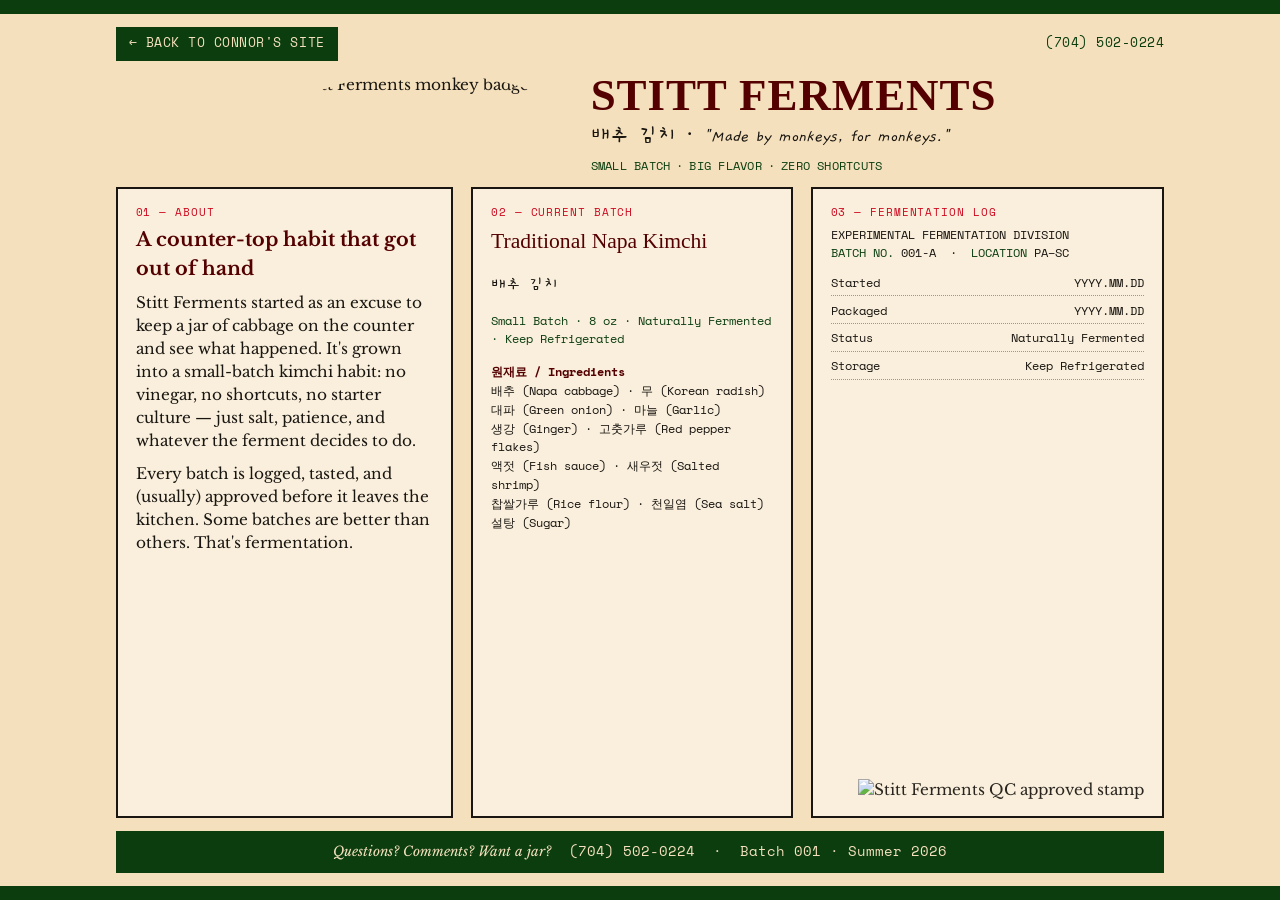
==== ferments.html @ b5820f0a "Add files via upload" ====
<!DOCTYPE html>
<html lang="en">
<head>
  <title>Stitt Ferments — 배추 김치</title>
  <meta charset="UTF-8">
  <meta name="author" content="Connor Stitt">
  <meta name="viewport" content="width=device-width, initial-scale=1.0">
  <meta name="description" content="Small-batch, naturally fermented Napa kimchi. Made by monkeys, for monkeys.">

  <link rel="stylesheet" href="ferments.css">

  <link rel="preconnect" href="https://fonts.googleapis.com">
  <link href="https://fonts.googleapis.com/css2?family=Libre+Baskerville:ital,wght@0,400;0,700;1,400&family=Permanent+Marker&family=Gaegu:wght@400;700&family=Space+Mono:wght@400;700&display=swap" rel="stylesheet">

  <link rel="icon" href="ferments-assets/ferments-favicon.png" type="image/png">
</head>
<body>

  <div class="pine-bar"></div>

  <div class="page">

    <div class="topbar">
      <a class="back-btn" href="index.html">&larr; Back to Connor's Site</a>
      <span class="phone">(704) 502-0224</span>
    </div>

    <header class="hero">
      <img class="badge" src="ferments-assets/badge-circle-web.png" alt="Stitt Ferments monkey badge logo">
      <div>
        <h1 class="wordmark">STITT FERMENTS</h1>
        <div class="korean-sub">배추 김치 &middot; <span class="tagline">"Made by monkeys, for monkeys."</span></div>
        <div class="subtaglines">SMALL BATCH<span>&middot;</span>BIG FLAVOR<span>&middot;</span>ZERO SHORTCUTS</div>
      </div>
    </header>

    <main class="grid">

      <section class="card">
        <span class="eyebrow">01 — About</span>
        <h3>A counter-top habit that got out of hand</h3>
        <p>Stitt Ferments started as an excuse to keep a jar of cabbage on the counter and see what happened. It's grown into a small-batch kimchi habit: no vinegar, no shortcuts, no starter culture — just salt, patience, and whatever the ferment decides to do.</p>
        <p>Every batch is logged, tasted, and (usually) approved before it leaves the kitchen. Some batches are better than others. That's fermentation.</p>
      </section>

      <section class="card">
        <span class="eyebrow">02 — Current Batch</span>
        <p class="batch-name">Traditional Napa Kimchi</p>
        <p class="batch-sub">배추 김치</p>
        <p class="size">Small Batch &middot; 8 oz &middot; Naturally Fermented &middot; Keep Refrigerated</p>
        <div class="ingredients">
          <span class="kr">원재료 / Ingredients</span><br>
          배추 (Napa cabbage) &middot; 무 (Korean radish)<br>
          대파 (Green onion) &middot; 마늘 (Garlic)<br>
          생강 (Ginger) &middot; 고춧가루 (Red pepper flakes)<br>
          액젓 (Fish sauce) &middot; 새우젓 (Salted shrimp)<br>
          찹쌀가루 (Rice flour) &middot; 천일염 (Sea salt)<br>
          설탕 (Sugar)
        </div>
      </section>

      <section class="card">
        <span class="eyebrow">03 — Fermentation Log</span>
        <div class="log-meta">
          EXPERIMENTAL FERMENTATION DIVISION<br>
          <span class="k">BATCH NO.</span> 001-A &nbsp;&middot;&nbsp; <span class="k">LOCATION</span> PA&ndash;SC
        </div>
        <div class="log-fields">
          <div class="row"><span>Started</span><span>YYYY.MM.DD</span></div>
          <div class="row"><span>Packaged</span><span>YYYY.MM.DD</span></div>
          <div class="row"><span>Status</span><span>Naturally Fermented</span></div>
          <div class="row"><span>Storage</span><span>Keep Refrigerated</span></div>
        </div>
        <div class="log-stamp-wrap">
          <img class="log-stamp" src="ferments-assets/qc-stamp-web.png" alt="Stitt Ferments QC approved stamp">
        </div>
      </section>

    </main>

    <footer class="contact-strip">
      <span class="em">Questions? Comments? Want a jar?</span> &nbsp;(704) 502-0224 &nbsp;&middot;&nbsp; Batch 001 &middot; Summer 2026
    </footer>

  </div>

  <div class="pine-bar"></div>

</body>
</html>
---- ferments.css ----
/* =======================================
   Stitt Ferments — viewport-fit layout
   Parchment / Pine / Dark Red / Deep Red / Ink
======================================= */
:root {
    --parchment: #F4E0BC;
    --pine: #0B3D0F;
    --dark-red: #540000;
    --deep-red: #CD071E;
    --ink: #191510;
    --card: #F9EFDC;
}

* {
    box-sizing: border-box;
}

html, body {
    height: 100%;
}

body {
    margin: 0;
    padding: 0;
    background-color: var(--parchment);
    color: var(--ink);
    font-family: 'Libre Baskerville', Georgia, serif;
    line-height: 1.5;
    display: flex;
    flex-direction: column;
    height: 100vh;
    overflow: hidden;
    font-size: clamp(0.64rem, 1.7vh, 1rem);
}

@supports (height: 100dvh) {
    body {
        height: 100dvh;
    }
}

.pine-bar {
    background-color: var(--pine);
    height: clamp(8px, 1.6vh, 14px);
    flex-shrink: 0;
}

/* =======================================
   Page frame
======================================= */
.page {
    flex: 1;
    min-height: 0;
    display: flex;
    flex-direction: column;
    width: 100%;
    max-width: 1100px;
    margin: 0 auto;
    padding: clamp(8px, 1.4vh, 18px) clamp(14px, 2vw, 28px);
    gap: clamp(8px, 1.4vh, 16px);
}

/* =======================================
   Top bar: back button + phone
======================================= */
.topbar {
    display: flex;
    justify-content: space-between;
    align-items: center;
    font-family: 'Space Mono', monospace;
    font-size: clamp(0.58rem, 1.4vh, 0.82rem);
    text-transform: uppercase;
    letter-spacing: 0.04em;
    flex-shrink: 0;
}

.back-btn {
    color: var(--parchment);
    background-color: var(--pine);
    padding: 0.45em 0.9em;
    text-decoration: none;
    border: 2px solid var(--pine);
}

.back-btn:hover {
    background-color: var(--dark-red);
    border-color: var(--dark-red);
}

.topbar .phone {
    color: var(--pine);
}

/* =======================================
   Hero — badge + wordmark row
======================================= */
.hero {
    display: flex;
    align-items: center;
    justify-content: center;
    gap: clamp(10px, 2vw, 24px);
    flex-shrink: 0;
    text-align: left;
}

.hero img.badge {
    height: clamp(56px, 11vh, 110px);
    width: auto;
    border-radius: 50%;
}

.wordmark {
    font-family: 'Permanent Marker', cursive;
    color: var(--dark-red);
    font-size: clamp(1.4rem, 5vh, 3rem);
    line-height: 1;
    margin: 0;
    letter-spacing: 0.02em;
}

.korean-sub {
    font-family: 'Gaegu', cursive;
    font-size: clamp(0.9rem, 2.6vh, 1.5rem);
}

.tagline {
    font-style: italic;
    margin: 0.15em 0 0 0;
    font-size: clamp(0.72rem, 2vh, 1.1rem);
}

.subtaglines {
    font-family: 'Space Mono', monospace;
    color: var(--pine);
    font-size: clamp(0.52rem, 1.3vh, 0.78rem);
    letter-spacing: 0.02em;
    margin-top: 0.3em;
}

.subtaglines span {
    margin: 0 6px;
}

/* =======================================
   Three-card grid fills remaining height
======================================= */
.grid {
    flex: 1;
    min-height: 0;
    display: grid;
    grid-template-columns: 1.05fr 1fr 1.1fr;
    gap: clamp(8px, 1.4vw, 18px);
}

.card {
    border: 2px solid var(--ink);
    background-color: var(--card);
    padding: clamp(8px, 1.6vh, 18px) clamp(10px, 1.4vw, 18px);
    min-height: 0;
    overflow: hidden;
    display: flex;
    flex-direction: column;
}

.eyebrow {
    font-family: 'Space Mono', monospace;
    font-size: clamp(0.52rem, 1.25vh, 0.72rem);
    text-transform: uppercase;
    letter-spacing: 0.08em;
    color: var(--deep-red);
    margin-bottom: 0.4em;
    display: block;
    flex-shrink: 0;
}

.card h3 {
    color: var(--dark-red);
    font-size: clamp(0.82rem, 2.2vh, 1.2rem);
    margin: 0 0 0.5em 0;
    flex-shrink: 0;
}

.card p {
    margin: 0 0 0.7em 0;
}

/* Label card */
.batch-name {
    font-family: 'Permanent Marker', cursive;
    color: var(--dark-red);
    font-size: clamp(0.9rem, 2.4vh, 1.4rem);
    margin: 0 0 0.15em 0;
}

.batch-sub {
    font-family: 'Gaegu', cursive;
    font-size: clamp(0.78rem, 2vh, 1.1rem);
    margin: 0 0 0.5em 0;
}

.size {
    font-family: 'Space Mono', monospace;
    font-size: clamp(0.52rem, 1.35vh, 0.8rem);
    color: var(--pine);
}

.ingredients {
    font-family: 'Space Mono', monospace;
    font-size: clamp(0.52rem, 1.35vh, 0.78rem);
    line-height: 1.55;
    margin-top: 0.5em;
}

.ingredients .kr {
    color: var(--dark-red);
    font-weight: bold;
}

/* Fermentation log card */
.log-meta {
    font-family: 'Space Mono', monospace;
    font-size: clamp(0.52rem, 1.35vh, 0.8rem);
    margin-bottom: 0.6em;
}

.log-meta .k {
    color: var(--pine);
}

.log-fields {
    font-family: 'Space Mono', monospace;
    font-size: clamp(0.52rem, 1.35vh, 0.8rem);
}

.log-fields .row {
    display: flex;
    justify-content: space-between;
    border-bottom: 1px dotted rgba(25, 21, 16, 0.4);
    padding: 0.35em 0;
}

.log-stamp-wrap {
    flex: 1;
    min-height: 0;
    display: flex;
    justify-content: flex-end;
    align-items: flex-end;
    padding-top: 0.5em;
}

.log-stamp {
    max-height: clamp(48px, 12vh, 120px);
    width: auto;
    opacity: 0.92;
}

/* =======================================
   Contact strip
======================================= */
.contact-strip {
    background-color: var(--pine);
    color: var(--parchment);
    text-align: center;
    font-family: 'Space Mono', monospace;
    font-size: clamp(0.56rem, 1.5vh, 0.85rem);
    padding: clamp(6px, 1.2vh, 12px);
    flex-shrink: 0;
}

.contact-strip .em {
    font-family: 'Libre Baskerville', serif;
    font-style: italic;
}

/* =======================================
   Small screens — stack cards, allow scrolling
======================================= */
@media screen and (max-width: 820px) {
    body {
        overflow-y: auto;
        height: auto;
        min-height: 100vh;
        font-size: 0.9rem;
    }

    .page {
        flex: none;
    }

    .grid {
        grid-template-columns: 1fr;
        flex: none;
    }

    .hero {
        flex-direction: column;
        text-align: center;
    }

    .topbar {
        flex-wrap: wrap;
        gap: 8px;
    }
}
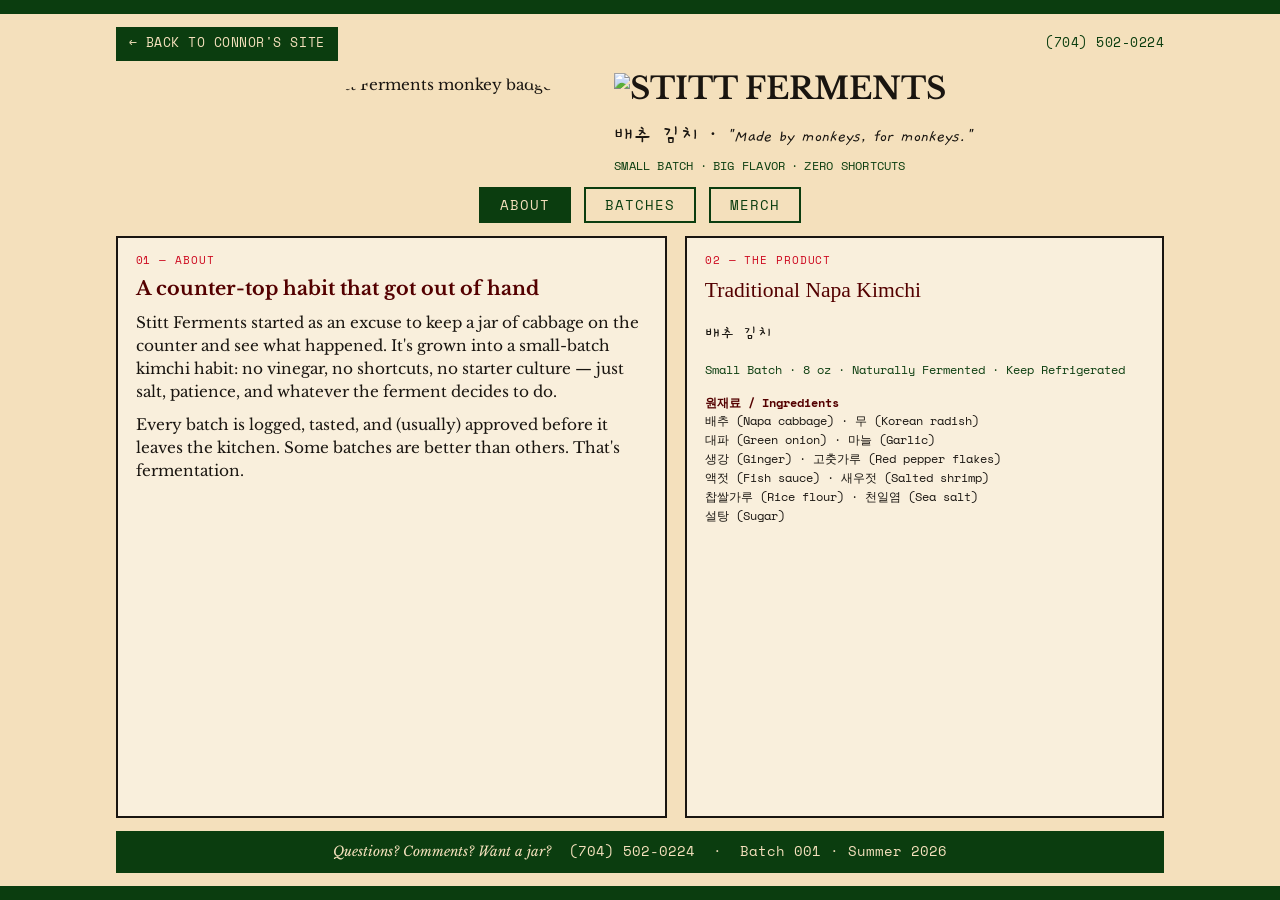
==== commit 2461552c: "Add files via upload" ====
--- a/ferments.html
+++ b/ferments.html
@@ -28,53 +28,87 @@
     <header class="hero">
       <img class="badge" src="ferments-assets/badge-circle-web.png" alt="Stitt Ferments monkey badge logo">
       <div>
-        <h1 class="wordmark">STITT FERMENTS</h1>
+        <h1 class="wordmark"><img src="ferments-assets/wordmark.png" alt="STITT FERMENTS"></h1>
         <div class="korean-sub">배추 김치 &middot; <span class="tagline">"Made by monkeys, for monkeys."</span></div>
         <div class="subtaglines">SMALL BATCH<span>&middot;</span>BIG FLAVOR<span>&middot;</span>ZERO SHORTCUTS</div>
       </div>
     </header>
 
-    <main class="grid">
+    <nav class="ftabs">
+      <button class="ftab active" data-panel="panel-about">About</button>
+      <button class="ftab" data-panel="panel-batches">Batches</button>
+      <button class="ftab" data-panel="panel-merch">Merch</button>
+    </nav>
 
-      <section class="card">
-        <span class="eyebrow">01 — About</span>
-        <h3>A counter-top habit that got out of hand</h3>
-        <p>Stitt Ferments started as an excuse to keep a jar of cabbage on the counter and see what happened. It's grown into a small-batch kimchi habit: no vinegar, no shortcuts, no starter culture — just salt, patience, and whatever the ferment decides to do.</p>
-        <p>Every batch is logged, tasted, and (usually) approved before it leaves the kitchen. Some batches are better than others. That's fermentation.</p>
-      </section>
+    <main class="panels">
 
-      <section class="card">
-        <span class="eyebrow">02 — Current Batch</span>
-        <p class="batch-name">Traditional Napa Kimchi</p>
-        <p class="batch-sub">배추 김치</p>
-        <p class="size">Small Batch &middot; 8 oz &middot; Naturally Fermented &middot; Keep Refrigerated</p>
-        <div class="ingredients">
-          <span class="kr">원재료 / Ingredients</span><br>
-          배추 (Napa cabbage) &middot; 무 (Korean radish)<br>
-          대파 (Green onion) &middot; 마늘 (Garlic)<br>
-          생강 (Ginger) &middot; 고춧가루 (Red pepper flakes)<br>
-          액젓 (Fish sauce) &middot; 새우젓 (Salted shrimp)<br>
-          찹쌀가루 (Rice flour) &middot; 천일염 (Sea salt)<br>
-          설탕 (Sugar)
+      <!-- ===== About ===== -->
+      <div id="panel-about" class="panel panel-about active">
+
+        <section class="card">
+          <span class="eyebrow">01 — About</span>
+          <h3>A counter-top habit that got out of hand</h3>
+          <p>Stitt Ferments started as an excuse to keep a jar of cabbage on the counter and see what happened. It's grown into a small-batch kimchi habit: no vinegar, no shortcuts, no starter culture — just salt, patience, and whatever the ferment decides to do.</p>
+          <p>Every batch is logged, tasted, and (usually) approved before it leaves the kitchen. Some batches are better than others. That's fermentation.</p>
+        </section>
+
+        <section class="card">
+          <span class="eyebrow">02 — The Product</span>
+          <p class="batch-name">Traditional Napa Kimchi</p>
+          <p class="batch-sub">배추 김치</p>
+          <p class="size">Small Batch &middot; 8 oz &middot; Naturally Fermented &middot; Keep Refrigerated</p>
+          <div class="ingredients">
+            <span class="kr">원재료 / Ingredients</span><br>
+            배추 (Napa cabbage) &middot; 무 (Korean radish)<br>
+            대파 (Green onion) &middot; 마늘 (Garlic)<br>
+            생강 (Ginger) &middot; 고춧가루 (Red pepper flakes)<br>
+            액젓 (Fish sauce) &middot; 새우젓 (Salted shrimp)<br>
+            찹쌀가루 (Rice flour) &middot; 천일염 (Sea salt)<br>
+            설탕 (Sugar)
+          </div>
+        </section>
+
+      </div>
+
+      <!-- ===== Batches (rendered from ferments-batches.js) ===== -->
+      <div id="panel-batches" class="panel panel-batches">
+        <div class="batch-list-head">
+          <span class="eyebrow">Experimental Fermentation Division — Batch Archive</span>
         </div>
-      </section>
+        <div id="batch-list" class="batch-list"></div>
+      </div>
 
-      <section class="card">
-        <span class="eyebrow">03 — Fermentation Log</span>
-        <div class="log-meta">
-          EXPERIMENTAL FERMENTATION DIVISION<br>
-          <span class="k">BATCH NO.</span> 001-A &nbsp;&middot;&nbsp; <span class="k">LOCATION</span> PA&ndash;SC
-        </div>
-        <div class="log-fields">
-          <div class="row"><span>Started</span><span>YYYY.MM.DD</span></div>
-          <div class="row"><span>Packaged</span><span>YYYY.MM.DD</span></div>
-          <div class="row"><span>Status</span><span>Naturally Fermented</span></div>
-          <div class="row"><span>Storage</span><span>Keep Refrigerated</span></div>
-        </div>
-        <div class="log-stamp-wrap">
-          <img class="log-stamp" src="ferments-assets/qc-stamp-web.png" alt="Stitt Ferments QC approved stamp">
-        </div>
-      </section>
+      <!-- ===== Merch (showcase only — placeholders for now) ===== -->
+      <div id="panel-merch" class="panel panel-merch">
+
+        <section class="card merch-card">
+          <span class="eyebrow">Merch 001 — Division Tee</span>
+          <div class="merch-photo placeholder">
+            <img class="ghost" src="ferments-assets/badge-circle-web.png" alt="">
+            <span class="coming-soon">COMING SOON</span>
+          </div>
+          <p class="merch-desc">Quiet on the front, full monkey on the back. Photos when the monkeys finish sewing.</p>
+        </section>
+
+        <section class="card merch-card">
+          <span class="eyebrow">Merch 002 — TBD</span>
+          <div class="merch-photo placeholder">
+            <img class="ghost" src="ferments-assets/badge-circle-web.png" alt="">
+            <span class="coming-soon">준비중</span>
+          </div>
+          <p class="merch-desc">Slot reserved. The division is deliberating.</p>
+        </section>
+
+        <section class="card merch-card">
+          <span class="eyebrow">Merch 003 — TBD</span>
+          <div class="merch-photo placeholder">
+            <img class="ghost" src="ferments-assets/badge-circle-web.png" alt="">
+            <span class="coming-soon">COMING SOON</span>
+          </div>
+          <p class="merch-desc">Also reserved. No promises on the timeline.</p>
+        </section>
+
+      </div>
 
     </main>
 
@@ -86,5 +120,47 @@
 
   <div class="pine-bar"></div>
 
+  <script src="ferments-batches.js"></script>
+  <script>
+    // --- In-page tabs (no reload, one URL) ---
+    const ftabs = document.querySelectorAll('.ftab');
+    const panels = document.querySelectorAll('.panel');
+    ftabs.forEach(tab => {
+      tab.addEventListener('click', () => {
+        ftabs.forEach(t => t.classList.remove('active'));
+        panels.forEach(p => p.classList.remove('active'));
+        tab.classList.add('active');
+        document.getElementById(tab.dataset.panel).classList.add('active');
+      });
+    });
+
+    // --- Batch archive: renders only entries flagged visible: true ---
+    (function renderBatches() {
+      const list = document.getElementById('batch-list');
+      const data = (typeof FERMENT_BATCHES !== 'undefined') ? FERMENT_BATCHES : [];
+      const shown = data.filter(b => b.visible === true);
+
+      if (shown.length === 0) {
+        list.innerHTML = '<p class="no-batches">No public batches yet. The monkeys are working on it.</p>';
+        return;
+      }
+
+      list.innerHTML = shown.map(b => `
+        <section class="card batch-card">
+          <span class="eyebrow">Batch ${b.batch} &nbsp;&middot;&nbsp; ${b.location || ''}</span>
+          <h3>${b.name}</h3>
+          <div class="log-fields">
+            <div class="row"><span>Started</span><span>${b.started}</span></div>
+            <div class="row"><span>Packaged</span><span>${b.packaged}</span></div>
+            <div class="row"><span>Status</span><span>${b.status}</span></div>
+            <div class="row"><span>Storage</span><span>${b.storage}</span></div>
+          </div>
+          ${b.notes ? `<p class="batch-notes">${b.notes}</p>` : ''}
+          ${b.qcApproved ? `<div class="log-stamp-wrap"><img class="log-stamp" src="ferments-assets/qc-stamp-web.png" alt="QC approved stamp"></div>` : ''}
+        </section>
+      `).join('');
+    })();
+  </script>
+
 </body>
 </html>
--- a/ferments.css
+++ b/ferments.css
@@ -110,12 +110,14 @@
 }
 
 .wordmark {
-    font-family: 'Permanent Marker', cursive;
-    color: var(--dark-red);
-    font-size: clamp(1.4rem, 5vh, 3rem);
+    margin: 0;
     line-height: 1;
-    margin: 0;
-    letter-spacing: 0.02em;
+}
+
+.wordmark img {
+    height: clamp(22px, 5vh, 50px);
+    width: auto;
+    display: block;
 }
 
 .korean-sub {
@@ -142,14 +144,144 @@
 }
 
 /* =======================================
-   Three-card grid fills remaining height
-======================================= */
-.grid {
-    flex: 1;
-    min-height: 0;
+   In-page tabs: About / Batches / Merch
+======================================= */
+.ftabs {
+    display: flex;
+    justify-content: center;
+    gap: clamp(6px, 1vw, 14px);
+    flex-shrink: 0;
+}
+
+.ftab {
+    font-family: 'Space Mono', monospace;
+    text-transform: uppercase;
+    letter-spacing: 0.08em;
+    font-size: clamp(0.58rem, 1.5vh, 0.85rem);
+    background: none;
+    border: 2px solid var(--pine);
+    color: var(--pine);
+    padding: 0.45em 1.4em;
+    cursor: pointer;
+    transition: background-color 0.15s ease, color 0.15s ease;
+}
+
+.ftab:hover {
+    background-color: rgba(11, 61, 15, 0.1);
+}
+
+.ftab.active {
+    background-color: var(--pine);
+    color: var(--parchment);
+}
+
+/* =======================================
+   Panels fill remaining height
+======================================= */
+.panels {
+    flex: 1;
+    min-height: 0;
+    display: flex;
+}
+
+.panel {
+    display: none;
+    flex: 1;
+    min-height: 0;
+}
+
+.panel.active {
     display: grid;
-    grid-template-columns: 1.05fr 1fr 1.1fr;
     gap: clamp(8px, 1.4vw, 18px);
+}
+
+.panel-about.active {
+    grid-template-columns: 1.15fr 1fr;
+}
+
+.panel-batches.active {
+    display: flex;
+    flex-direction: column;
+    gap: clamp(6px, 1vh, 12px);
+}
+
+.batch-list-head {
+    flex-shrink: 0;
+}
+
+.batch-list {
+    flex: 1;
+    min-height: 0;
+    display: grid;
+    grid-template-columns: repeat(auto-fit, minmax(min(260px, 100%), 1fr));
+    gap: clamp(8px, 1.4vw, 18px);
+    overflow-y: auto; /* safety valve if the archive outgrows one screen */
+}
+
+.batch-notes {
+    font-style: italic;
+    font-size: clamp(0.6rem, 1.6vh, 0.92rem);
+    margin-top: 0.5em;
+}
+
+.no-batches {
+    font-family: 'Space Mono', monospace;
+    color: var(--pine);
+    font-size: clamp(0.6rem, 1.6vh, 0.9rem);
+}
+
+.panel-merch.active {
+    grid-template-columns: repeat(3, 1fr);
+}
+
+.merch-photo {
+    flex: 1;
+    min-height: 0;
+    display: flex;
+    align-items: center;
+    justify-content: center;
+    margin: 0.4em 0;
+}
+
+.merch-photo img {
+    max-height: 100%;
+    max-width: 100%;
+    object-fit: contain;
+}
+
+.merch-desc {
+    flex-shrink: 0;
+    font-size: clamp(0.6rem, 1.6vh, 0.92rem);
+    margin: 0;
+}
+
+/* Merch placeholders */
+.merch-photo.placeholder {
+    position: relative;
+    border: 2px dashed rgba(25, 21, 16, 0.35);
+}
+
+.merch-photo.placeholder .ghost {
+    max-height: 70%;
+    max-width: 70%;
+    opacity: 0.16;
+    filter: grayscale(35%);
+}
+
+.coming-soon {
+    position: absolute;
+    top: 50%;
+    left: 50%;
+    transform: translate(-50%, -50%) rotate(-7deg);
+    font-family: 'Space Mono', monospace;
+    font-weight: bold;
+    letter-spacing: 0.14em;
+    font-size: clamp(0.62rem, 1.9vh, 1rem);
+    color: var(--deep-red);
+    border: 3px solid var(--deep-red);
+    padding: 0.3em 0.8em;
+    background-color: rgba(249, 239, 220, 0.85);
+    white-space: nowrap;
 }
 
 .card {
@@ -287,9 +419,25 @@
         flex: none;
     }
 
-    .grid {
+    .panels {
+        flex: none;
+    }
+
+    .panel.active,
+    .panel-about.active,
+    .panel-merch.active {
         grid-template-columns: 1fr;
         flex: none;
+    }
+
+    .batch-list {
+        grid-template-columns: 1fr;
+        overflow: visible;
+        flex: none;
+    }
+
+    .merch-photo img {
+        max-height: 45vh;
     }
 
     .hero {
